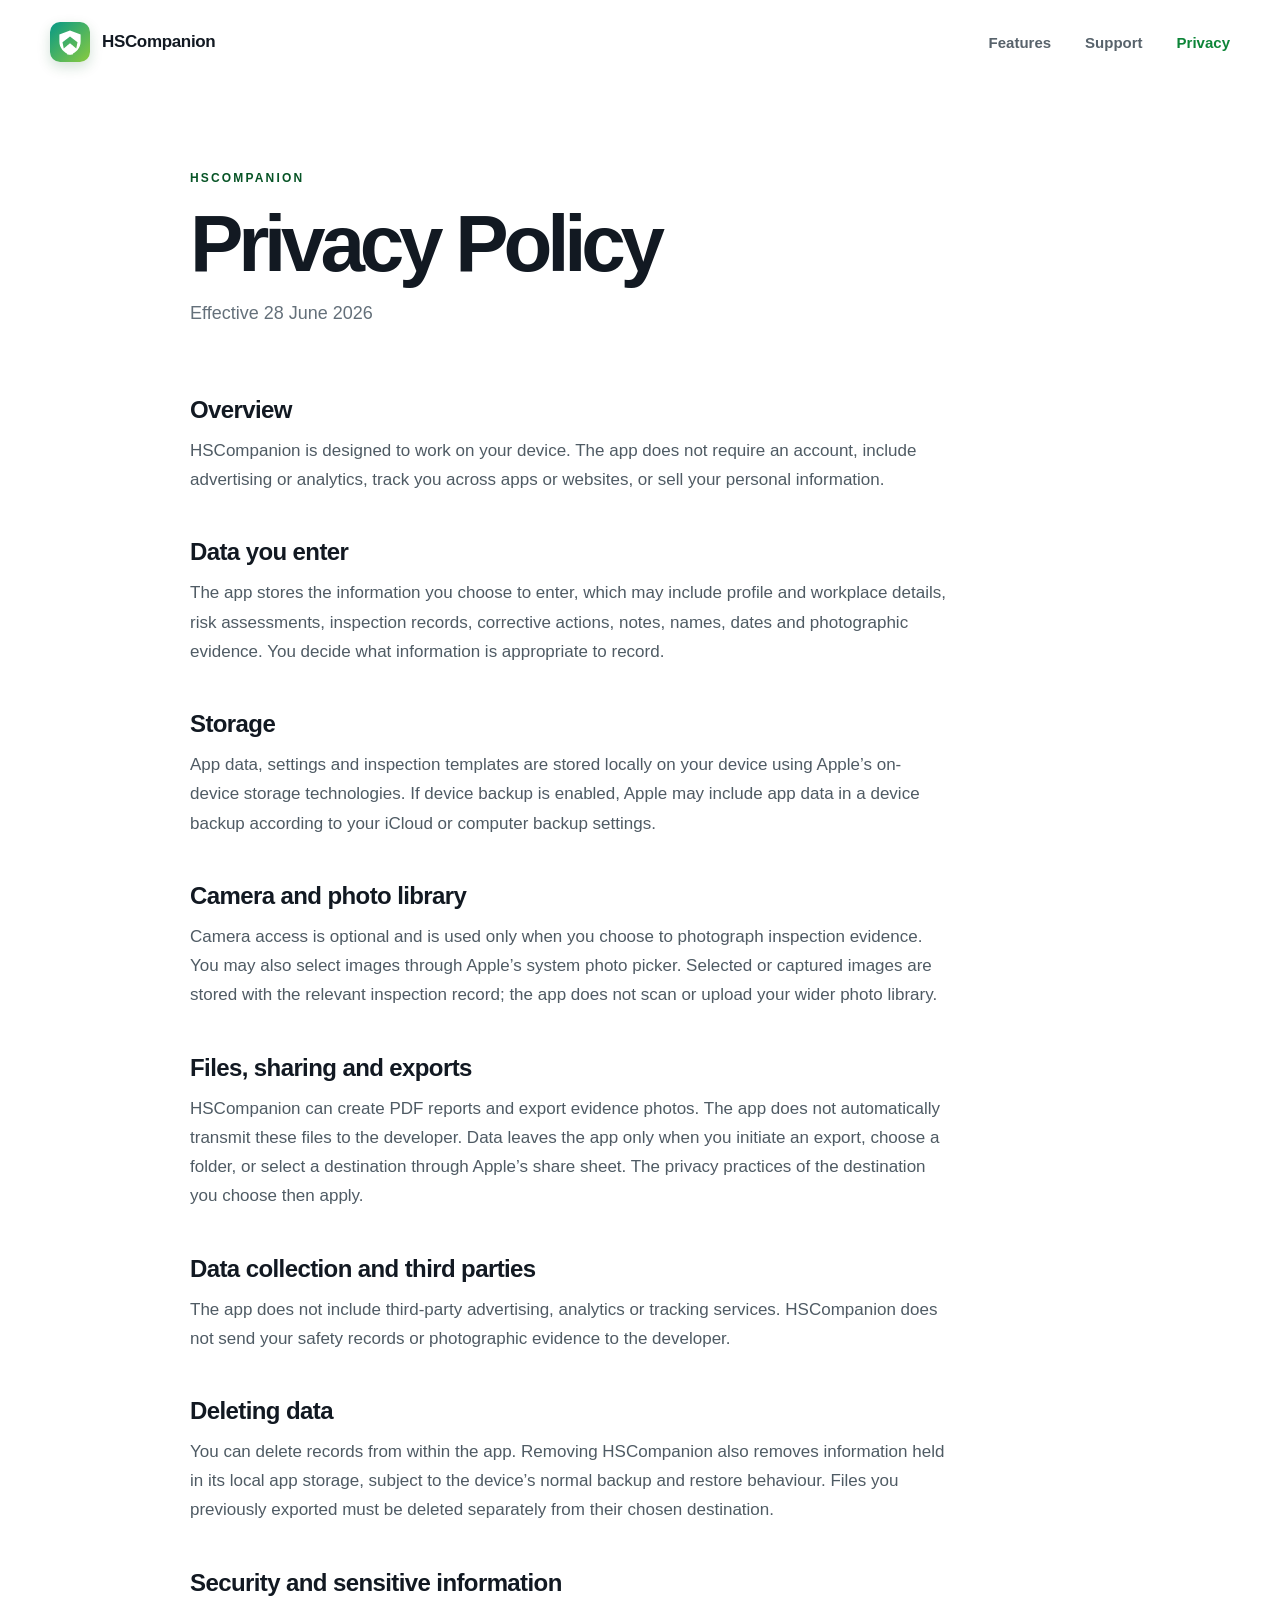
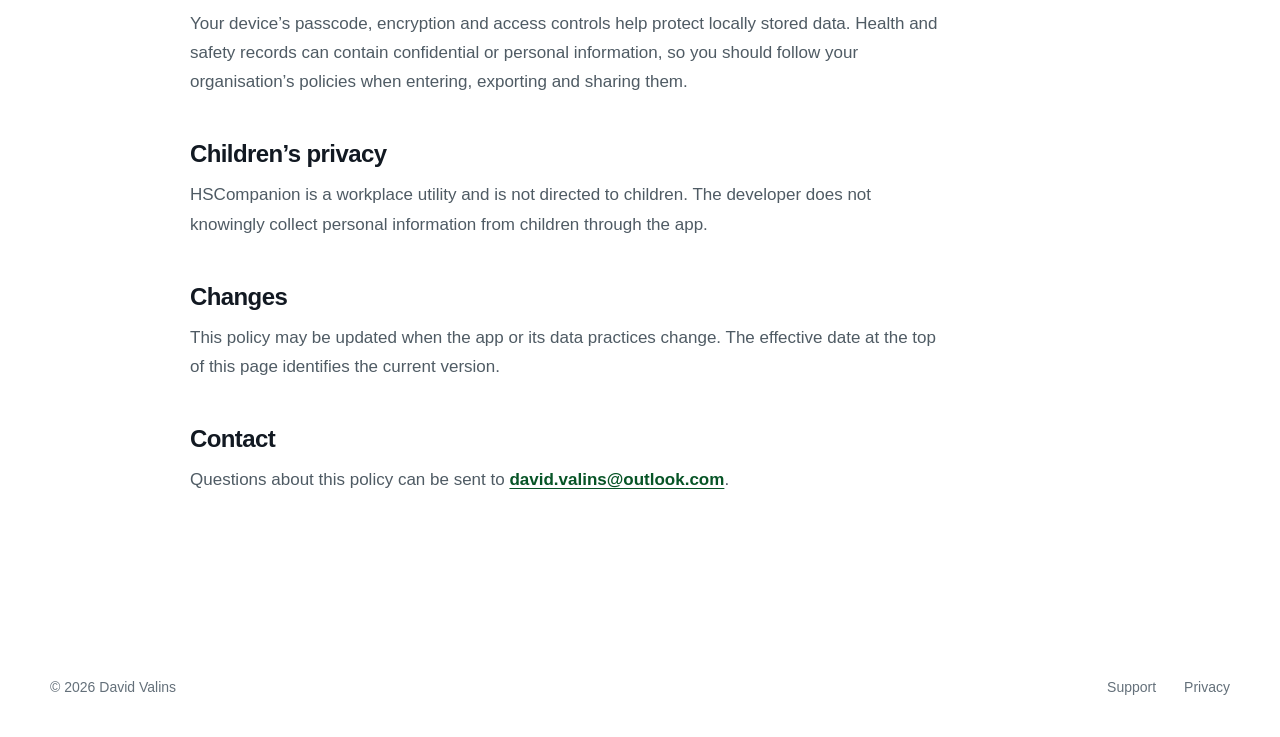
==== privacy.html @ 52f87385 "Create HSCompanion website" ====
<!doctype html>
<html lang="en-GB">
<head>
  <meta charset="utf-8">
  <meta name="viewport" content="width=device-width, initial-scale=1">
  <meta name="description" content="Privacy Policy for HSCompanion.">
  <meta name="theme-color" content="#0d8538">
  <title>Privacy Policy — HSCompanion</title>
  <link rel="icon" href="assets/app-mark.svg" type="image/svg+xml">
  <link rel="stylesheet" href="styles.css">
  <script src="script.js" defer></script>
</head>
<body>
  <a class="skip-link" href="#main-content">Skip to content</a>
  <header class="site-header">
    <a class="brand" href="index.html" aria-label="HSCompanion home">
      <img src="assets/app-mark.svg" alt="" width="40" height="40"><span>HSCompanion</span>
    </a>
    <button class="nav-toggle" type="button" aria-expanded="false" aria-controls="main-nav">
      <span class="sr-only">Open navigation</span><span aria-hidden="true"></span><span aria-hidden="true"></span>
    </button>
    <nav id="main-nav" class="main-nav" aria-label="Main navigation">
      <a href="index.html#features">Features</a>
      <a href="support.html">Support</a>
      <a href="privacy.html" aria-current="page">Privacy</a>
    </nav>
  </header>

  <main id="main-content" class="document-page">
    <header class="document-header">
      <p class="eyebrow">HSCompanion</p>
      <h1>Privacy Policy</h1>
      <p>Effective 28 June 2026</p>
    </header>

    <article class="policy">
      <h2>Overview</h2>
      <p>HSCompanion is designed to work on your device. The app does not require an account, include advertising or analytics, track you across apps or websites, or sell your personal information.</p>

      <h2>Data you enter</h2>
      <p>The app stores the information you choose to enter, which may include profile and workplace details, risk assessments, inspection records, corrective actions, notes, names, dates and photographic evidence. You decide what information is appropriate to record.</p>

      <h2>Storage</h2>
      <p>App data, settings and inspection templates are stored locally on your device using Apple’s on-device storage technologies. If device backup is enabled, Apple may include app data in a device backup according to your iCloud or computer backup settings.</p>

      <h2>Camera and photo library</h2>
      <p>Camera access is optional and is used only when you choose to photograph inspection evidence. You may also select images through Apple’s system photo picker. Selected or captured images are stored with the relevant inspection record; the app does not scan or upload your wider photo library.</p>

      <h2>Files, sharing and exports</h2>
      <p>HSCompanion can create PDF reports and export evidence photos. The app does not automatically transmit these files to the developer. Data leaves the app only when you initiate an export, choose a folder, or select a destination through Apple’s share sheet. The privacy practices of the destination you choose then apply.</p>

      <h2>Data collection and third parties</h2>
      <p>The app does not include third-party advertising, analytics or tracking services. HSCompanion does not send your safety records or photographic evidence to the developer.</p>

      <h2>Deleting data</h2>
      <p>You can delete records from within the app. Removing HSCompanion also removes information held in its local app storage, subject to the device’s normal backup and restore behaviour. Files you previously exported must be deleted separately from their chosen destination.</p>

      <h2>Security and sensitive information</h2>
      <p>Your device’s passcode, encryption and access controls help protect locally stored data. Health and safety records can contain confidential or personal information, so you should follow your organisation’s policies when entering, exporting and sharing them.</p>

      <h2>Children’s privacy</h2>
      <p>HSCompanion is a workplace utility and is not directed to children. The developer does not knowingly collect personal information from children through the app.</p>

      <h2>Changes</h2>
      <p>This policy may be updated when the app or its data practices change. The effective date at the top of this page identifies the current version.</p>

      <h2>Contact</h2>
      <p>Questions about this policy can be sent to <a href="mailto:david.valins@outlook.com?subject=HSCompanion%20Privacy">david.valins@outlook.com</a>.</p>
    </article>
  </main>

  <footer class="site-footer">
    <span>© <span data-current-year>2026</span> David Valins</span>
    <div><a href="support.html">Support</a><a href="privacy.html">Privacy</a></div>
  </footer>
</body>
</html>
---- styles.css ----
:root {
  --ink: #121922;
  --muted: #64707a;
  --line: #dce3e0;
  --paper: #ffffff;
  --wash: #f3f8f4;
  --green: #0d8538;
  --deep-green: #075426;
  --pale-green: #e5f5e9;
  --night: #10271d;
  --blue: #2b6684;
  --amber: #d4881b;
  --shadow: 0 24px 70px rgba(18, 49, 31, .13);
  --max-width: 1180px;
}

* { box-sizing: border-box; }
html { scroll-behavior: smooth; }
body {
  margin: 0;
  color: var(--ink);
  background: var(--paper);
  font-family: -apple-system, BlinkMacSystemFont, "SF Pro Display", "Segoe UI", sans-serif;
  -webkit-font-smoothing: antialiased;
}
a { color: inherit; }
img { display: block; }
.sr-only {
  position: absolute;
  width: 1px;
  height: 1px;
  padding: 0;
  margin: -1px;
  overflow: hidden;
  clip: rect(0, 0, 0, 0);
  white-space: nowrap;
  border: 0;
}
.skip-link {
  position: fixed;
  left: 18px;
  top: -60px;
  z-index: 100;
  padding: 12px 16px;
  border-radius: 8px;
  background: var(--ink);
  color: white;
  transition: top .2s;
}
.skip-link:focus { top: 18px; }

.site-header {
  width: min(calc(100% - 48px), var(--max-width));
  min-height: 84px;
  margin: 0 auto;
  display: flex;
  align-items: center;
  justify-content: space-between;
  position: relative;
  z-index: 10;
}
.brand {
  display: inline-flex;
  align-items: center;
  gap: 12px;
  font-size: 17px;
  font-weight: 750;
  text-decoration: none;
  letter-spacing: -.02em;
}
.brand img { border-radius: 10px; box-shadow: 0 5px 13px rgba(9, 92, 39, .18); }
.main-nav { display: flex; gap: 34px; }
.main-nav a {
  color: #57626b;
  font-size: 15px;
  font-weight: 650;
  text-decoration: none;
}
.main-nav a:hover, .main-nav a:focus-visible, .main-nav a[aria-current="page"] { color: var(--green); }
.nav-toggle { display: none; }

.hero {
  padding: 68px 24px 0;
  overflow: hidden;
  background:
    radial-gradient(circle at 50% 28%, rgba(151, 219, 168, .18), transparent 32%),
    linear-gradient(180deg, #f7faf8 0%, #f3f8f4 76%, #fff 76%);
}
.hero-copy {
  max-width: 850px;
  margin: 0 auto 66px;
  text-align: center;
}
.eyebrow {
  margin: 0 0 20px;
  color: var(--deep-green);
  font-size: 12px;
  font-weight: 800;
  letter-spacing: .18em;
  line-height: 1.4;
  text-transform: uppercase;
}
h1, h2, h3, p { margin-top: 0; }
h1 {
  margin-bottom: 24px;
  font-size: clamp(58px, 7.4vw, 96px);
  line-height: .93;
  letter-spacing: -.065em;
}
.hero-intro {
  max-width: 720px;
  margin: 0 auto;
  color: var(--muted);
  font-size: clamp(19px, 2vw, 23px);
  line-height: 1.55;
  letter-spacing: -.02em;
}
.button-row { display: flex; justify-content: center; gap: 12px; margin-top: 30px; }
.button {
  display: inline-flex;
  align-items: center;
  justify-content: center;
  min-height: 50px;
  padding: 0 20px;
  border: 1px solid transparent;
  border-radius: 8px;
  font-size: 16px;
  font-weight: 700;
  text-decoration: none;
  transition: transform .2s, box-shadow .2s, background .2s;
}
.button:hover { transform: translateY(-2px); }
.button.primary { color: white; background: var(--deep-green); box-shadow: 0 8px 20px rgba(7, 84, 38, .15); }
.button.primary:hover { background: var(--green); }
.button.secondary { border-color: var(--line); background: white; color: var(--deep-green); }

.app-preview {
  width: min(100%, 1000px);
  height: 470px;
  margin: 0 auto;
  display: grid;
  grid-template-columns: 215px 1fr;
  overflow: hidden;
  border: 1px solid #bdcac2;
  border-radius: 12px 12px 0 0;
  background: #f4f6f5;
  box-shadow: var(--shadow);
  text-align: left;
}
.preview-sidebar { padding: 24px 17px 18px; border-right: 1px solid #dce3df; background: white; display: flex; flex-direction: column; }
.preview-brand { display: flex; align-items: center; gap: 10px; }
.preview-brand div { display: flex; flex-direction: column; }
.preview-brand strong { font-size: 14px; }
.preview-brand span { margin-top: 2px; color: var(--muted); font-size: 10px; }
.preview-nav { display: grid; gap: 7px; margin-top: 30px; }
.preview-nav span { padding: 9px 10px; border-radius: 8px; color: #69736d; font-size: 11px; font-weight: 650; }
.preview-nav span.active { color: var(--deep-green); background: var(--pale-green); }
.preview-nav i { display: inline-block; width: 20px; font-style: normal; text-align: center; }
.preview-user { display: flex; align-items: center; gap: 9px; margin-top: auto; padding-top: 16px; border-top: 1px solid #edf0ee; font-size: 11px; }
.preview-user > b { display: grid; width: 34px; height: 34px; place-items: center; border-radius: 50%; color: white; background: var(--green); }
.preview-user small { color: var(--muted); }
.preview-main { padding: 28px; }
.preview-heading { display: flex; justify-content: space-between; align-items: center; }
.preview-heading div { display: flex; flex-direction: column; }
.preview-heading small { margin-bottom: 5px; color: var(--muted); font-size: 10px; }
.preview-heading strong { font-size: 20px; }
.status-pill { padding: 7px 11px; border-radius: 30px; color: var(--deep-green); background: var(--pale-green); font-size: 10px; font-weight: 700; }
.metric-grid { display: grid; grid-template-columns: repeat(3, 1fr); gap: 12px; margin-top: 22px; }
.metric-grid article { padding: 16px; border: 1px solid #dce3df; border-radius: 10px; background: white; }
.metric-grid span, .metric-grid small { display: block; color: var(--muted); font-size: 9px; }
.metric-grid strong { display: block; margin: 7px 0 4px; color: var(--deep-green); font-size: 26px; }
.preview-panels { display: grid; grid-template-columns: 1.65fr .8fr; gap: 12px; margin-top: 12px; }
.preview-panels article { padding: 17px; border: 1px solid #dce3df; border-radius: 10px; background: white; }
.panel-title { display: flex; justify-content: space-between; margin-bottom: 15px; font-size: 11px; }
.panel-title span { color: var(--green); font-size: 9px; font-weight: 700; }
.activity-row { display: grid; grid-template-columns: 8px 1fr auto; gap: 9px; align-items: center; padding: 10px 0; border-top: 1px solid #edf0ee; }
.activity-row i { width: 7px; height: 7px; border-radius: 50%; }
.green-dot { background: var(--green); }
.amber-dot { background: var(--amber); }
.activity-row div { display: flex; flex-direction: column; font-size: 9px; }
.activity-row small { margin-top: 3px; color: var(--muted); }
.activity-row em { padding: 4px 7px; border-radius: 15px; color: var(--deep-green); background: var(--pale-green); font-size: 8px; font-style: normal; font-weight: 700; }
.score-panel { display: flex; flex-direction: column; align-items: center; font-size: 11px; }
.score-panel > strong { align-self: flex-start; }
.score-panel > small { color: var(--muted); font-size: 8px; }
.score-ring {
  width: 104px;
  height: 104px;
  margin: 22px 0 13px;
  padding: 11px;
  border-radius: 50%;
  background: conic-gradient(var(--green) 0 91%, #e4ebe6 91%);
}
.score-ring::before { content: ""; display: block; width: 100%; height: 100%; border-radius: 50%; background: white; }
.score-ring span { position: relative; display: block; margin-top: -59px; text-align: center; color: var(--deep-green); font-size: 24px; font-weight: 800; }
.score-ring small { font-size: 10px; }

.section { width: min(calc(100% - 48px), var(--max-width)); margin: 0 auto; padding: 125px 0 130px; }
.section-heading { max-width: 670px; margin-bottom: 62px; }
.section-heading h2, .privacy-band h2 {
  margin-bottom: 24px;
  font-size: clamp(42px, 5vw, 62px);
  line-height: 1.02;
  letter-spacing: -.05em;
}
.section-heading > p:last-child { color: var(--muted); font-size: 18px; line-height: 1.55; }
.feature-grid { display: grid; grid-template-columns: repeat(4, 1fr); border-top: 1px solid var(--line); }
.feature-grid article { min-height: 250px; padding: 34px 24px 12px; border-left: 1px solid var(--line); }
.feature-grid article:first-child { padding-left: 0; border-left: 0; }
.feature-number { color: var(--deep-green); font-size: 12px; font-weight: 800; letter-spacing: .08em; }
.feature-grid h3 { margin: 46px 0 14px; font-size: 20px; letter-spacing: -.025em; }
.feature-grid p { color: var(--muted); font-size: 15px; line-height: 1.55; }

.privacy-band { padding: 104px max(24px, calc((100% - var(--max-width)) / 2)); display: grid; grid-template-columns: 1.6fr 1fr; gap: 80px; align-items: center; color: white; background: var(--night); }
.privacy-band .eyebrow { color: #8be0a5; }
.privacy-band h2 { margin-bottom: 0; }
.privacy-band > div:last-child { max-width: 440px; }
.privacy-band p { color: #d4dfd8; font-size: 17px; line-height: 1.55; }
.privacy-band a { color: #8be0a5; font-weight: 750; text-decoration: none; }
.privacy-band a:hover { color: white; }
.disclaimer { padding: 105px 24px 112px; text-align: center; background: var(--wash); }
.disclaimer h2 { margin-bottom: 18px; font-size: clamp(32px, 4vw, 43px); letter-spacing: -.045em; }
.disclaimer p { max-width: 800px; margin: 0 auto; color: var(--muted); font-size: 17px; line-height: 1.6; }

.site-footer {
  width: min(calc(100% - 48px), var(--max-width));
  min-height: 100px;
  margin: 0 auto;
  display: flex;
  justify-content: space-between;
  align-items: center;
  color: var(--muted);
  font-size: 14px;
}
.site-footer div { display: flex; gap: 28px; }
.site-footer a { text-decoration: none; }
.site-footer a:hover { color: var(--green); }

.document-page { width: min(calc(100% - 48px), 900px); margin: 0 auto; padding: 86px 0 125px; }
.document-header { margin-bottom: 68px; }
.document-header h1 { margin-bottom: 18px; font-size: clamp(52px, 7vw, 80px); }
.document-header > p:not(.eyebrow) { color: var(--muted); font-size: 18px; line-height: 1.6; }
.support-header { max-width: 720px; }
.support-header .button { margin-top: 16px; }
.policy { max-width: 760px; }
.policy h2 { margin: 44px 0 12px; font-size: 24px; letter-spacing: -.025em; }
.policy p { color: #4f5b64; font-size: 17px; line-height: 1.72; }
.policy a, .support-callout a { color: var(--deep-green); font-weight: 700; text-underline-offset: 3px; }
.faq-list { border-top: 1px solid var(--line); }
.faq-list details { border-bottom: 1px solid var(--line); }
.faq-list summary {
  padding: 25px 48px 25px 0;
  position: relative;
  cursor: pointer;
  list-style: none;
  font-size: 19px;
  font-weight: 700;
  letter-spacing: -.02em;
}
.faq-list summary::-webkit-details-marker { display: none; }
.faq-list summary::after { content: "+"; position: absolute; right: 4px; top: 22px; color: var(--green); font-size: 25px; font-weight: 400; }
.faq-list details[open] summary::after { content: "−"; }
.faq-list details p { max-width: 730px; margin: -4px 0 25px; color: var(--muted); font-size: 16px; line-height: 1.65; }
.support-callout { margin-top: 76px; padding: 44px; border-radius: 12px; background: var(--wash); }
.support-callout h2 { margin-bottom: 12px; font-size: 35px; letter-spacing: -.04em; }
.support-callout > p:not(.eyebrow) { max-width: 690px; color: var(--muted); font-size: 16px; line-height: 1.65; }

@media (max-width: 820px) {
  .hero { padding-top: 46px; }
  .app-preview { height: 410px; grid-template-columns: 155px 1fr; }
  .preview-sidebar { padding: 18px 11px; }
  .preview-brand span, .preview-user span { display: none; }
  .preview-nav span { padding: 8px 5px; font-size: 9px; }
  .preview-main { padding: 20px; }
  .preview-panels { grid-template-columns: 1fr; }
  .score-panel { display: none !important; }
  .feature-grid { grid-template-columns: repeat(2, 1fr); }
  .feature-grid article:nth-child(3) { padding-left: 0; border-left: 0; }
  .privacy-band { grid-template-columns: 1fr; gap: 28px; }
}

@media (max-width: 600px) {
  .site-header { width: min(calc(100% - 32px), var(--max-width)); min-height: 72px; }
  .nav-toggle { width: 42px; height: 42px; padding: 12px 9px; border: 0; border-radius: 8px; display: grid; align-content: center; gap: 6px; background: var(--wash); }
  .nav-toggle span:not(.sr-only) { display: block; width: 23px; height: 2px; background: var(--ink); transition: transform .2s; }
  .nav-toggle[aria-expanded="true"] span:nth-last-child(2) { transform: translateY(4px) rotate(45deg); }
  .nav-toggle[aria-expanded="true"] span:last-child { transform: translateY(-4px) rotate(-45deg); }
  .main-nav { position: absolute; top: 66px; right: 0; min-width: 180px; padding: 12px; border: 1px solid var(--line); border-radius: 10px; display: none; flex-direction: column; gap: 0; background: white; box-shadow: 0 15px 35px rgba(18, 49, 31, .12); }
  .main-nav.open { display: flex; }
  .main-nav a { padding: 12px; }
  .hero { padding: 55px 16px 0; }
  .hero-copy { margin-bottom: 48px; }
  h1 { font-size: 53px; }
  .hero-intro { font-size: 18px; }
  .button-row { flex-direction: column; }
  .button-row .button { width: 100%; }
  .app-preview { height: 340px; grid-template-columns: 1fr; border-radius: 10px 10px 0 0; }
  .preview-sidebar { display: none; }
  .preview-main { padding: 16px; }
  .metric-grid { gap: 7px; }
  .metric-grid article { padding: 11px; }
  .metric-grid strong { font-size: 21px; }
  .section { width: min(calc(100% - 32px), var(--max-width)); padding: 90px 0; }
  .section-heading { margin-bottom: 42px; }
  .feature-grid { grid-template-columns: 1fr; }
  .feature-grid article, .feature-grid article:nth-child(3) { min-height: 0; padding: 28px 0 30px; border-left: 0; border-bottom: 1px solid var(--line); }
  .feature-grid h3 { margin-top: 22px; }
  .privacy-band { padding: 80px 24px; }
  .disclaimer { padding: 78px 24px 82px; }
  .site-footer { width: min(calc(100% - 32px), var(--max-width)); padding: 28px 0; align-items: flex-start; gap: 22px; flex-direction: column; }
  .document-page { width: min(calc(100% - 32px), 900px); padding: 60px 0 88px; }
  .document-header { margin-bottom: 48px; }
  .document-header h1 { font-size: 50px; }
  .support-callout { padding: 30px 24px; }
}

@media (prefers-reduced-motion: reduce) {
  html { scroll-behavior: auto; }
  *, *::before, *::after { transition-duration: .01ms !important; }
}
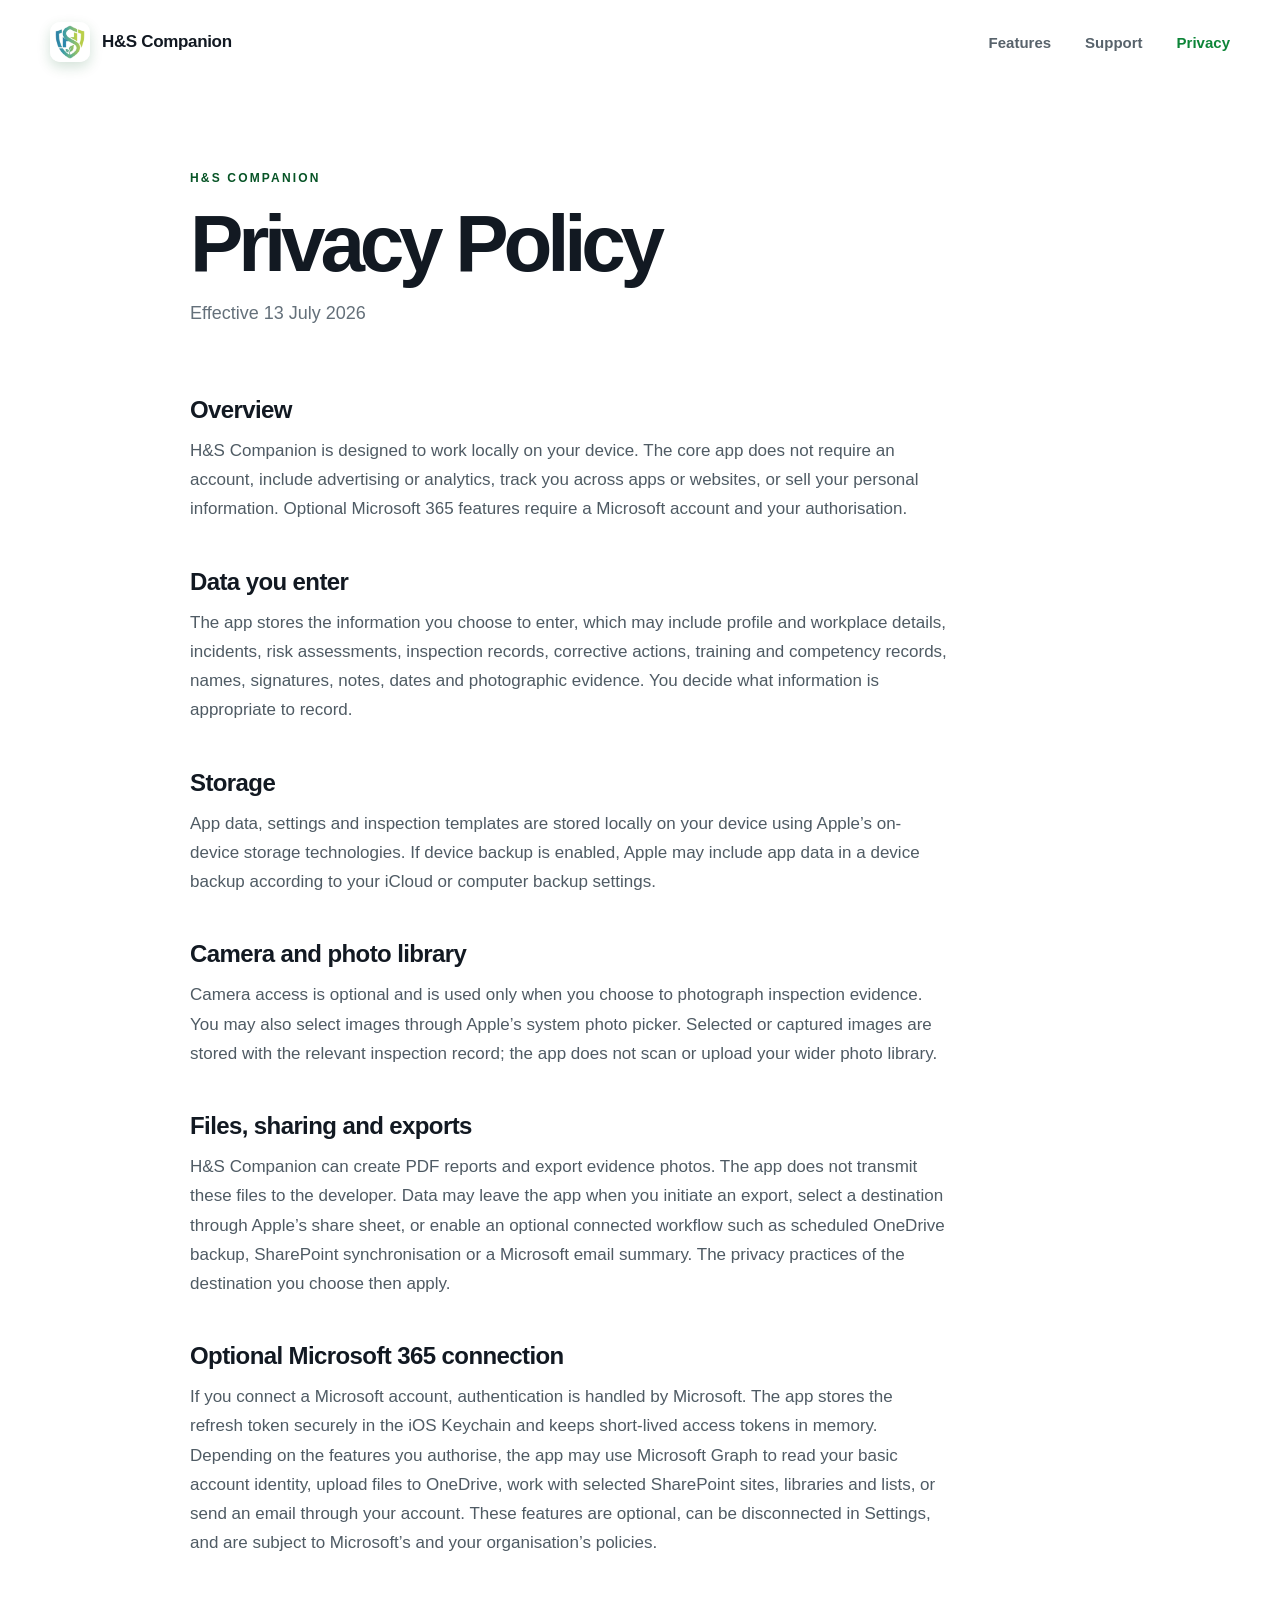
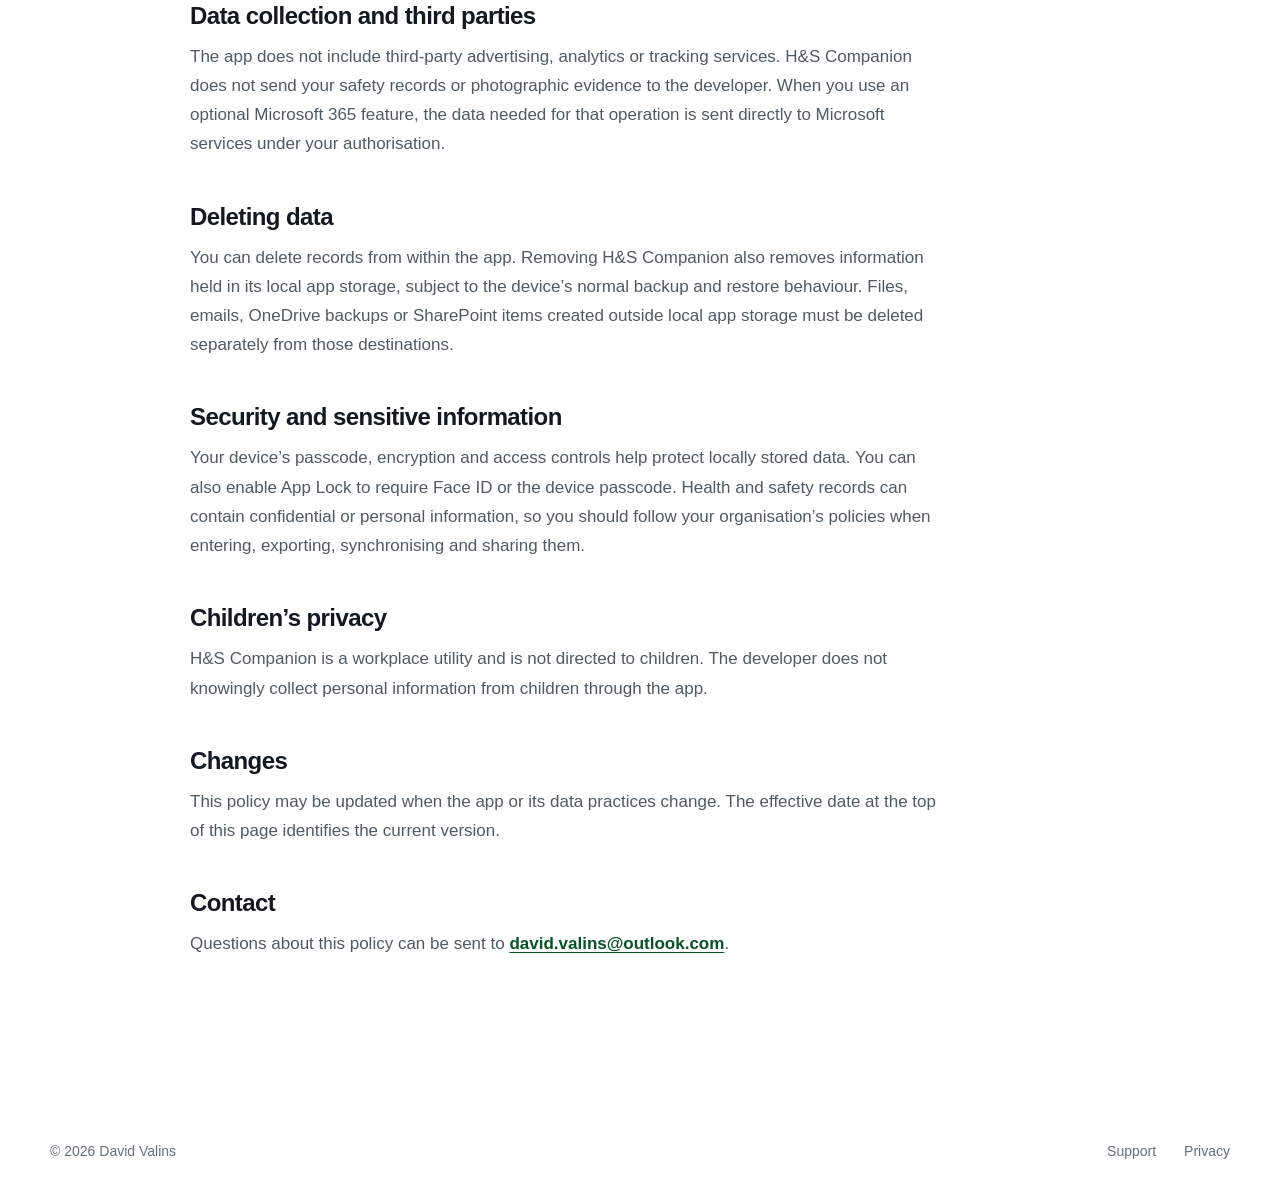
==== commit e3613b80: "Refresh site for latest app features" ====
--- a/privacy.html
+++ b/privacy.html
@@ -3,10 +3,11 @@
 <head>
   <meta charset="utf-8">
   <meta name="viewport" content="width=device-width, initial-scale=1">
-  <meta name="description" content="Privacy Policy for HSCompanion.">
+  <meta name="description" content="Privacy Policy for H&amp;S Companion.">
   <meta name="theme-color" content="#0d8538">
-  <title>Privacy Policy — HSCompanion</title>
-  <link rel="icon" href="assets/app-mark.svg" type="image/svg+xml">
+  <title>Privacy Policy — H&amp;S Companion</title>
+  <link rel="icon" href="assets/app-icon.png" type="image/png">
+  <link rel="apple-touch-icon" href="assets/app-icon.png">
   <link rel="stylesheet" href="styles.css">
   <script src="script.js" defer></script>
 </head>
@@ -14,7 +15,7 @@
   <a class="skip-link" href="#main-content">Skip to content</a>
   <header class="site-header">
     <a class="brand" href="index.html" aria-label="HSCompanion home">
-      <img src="assets/app-mark.svg" alt="" width="40" height="40"><span>HSCompanion</span>
+      <img src="assets/app-icon.png" alt="" width="40" height="40"><span>H&amp;S Companion</span>
     </a>
     <button class="nav-toggle" type="button" aria-expanded="false" aria-controls="main-nav">
       <span class="sr-only">Open navigation</span><span aria-hidden="true"></span><span aria-hidden="true"></span>
@@ -28,17 +29,17 @@
 
   <main id="main-content" class="document-page">
     <header class="document-header">
-      <p class="eyebrow">HSCompanion</p>
+      <p class="eyebrow">H&amp;S Companion</p>
       <h1>Privacy Policy</h1>
-      <p>Effective 28 June 2026</p>
+      <p>Effective 13 July 2026</p>
     </header>
 
     <article class="policy">
       <h2>Overview</h2>
-      <p>HSCompanion is designed to work on your device. The app does not require an account, include advertising or analytics, track you across apps or websites, or sell your personal information.</p>
+      <p>H&amp;S Companion is designed to work locally on your device. The core app does not require an account, include advertising or analytics, track you across apps or websites, or sell your personal information. Optional Microsoft 365 features require a Microsoft account and your authorisation.</p>
 
       <h2>Data you enter</h2>
-      <p>The app stores the information you choose to enter, which may include profile and workplace details, risk assessments, inspection records, corrective actions, notes, names, dates and photographic evidence. You decide what information is appropriate to record.</p>
+      <p>The app stores the information you choose to enter, which may include profile and workplace details, incidents, risk assessments, inspection records, corrective actions, training and competency records, names, signatures, notes, dates and photographic evidence. You decide what information is appropriate to record.</p>
 
       <h2>Storage</h2>
       <p>App data, settings and inspection templates are stored locally on your device using Apple’s on-device storage technologies. If device backup is enabled, Apple may include app data in a device backup according to your iCloud or computer backup settings.</p>
@@ -47,19 +48,22 @@
       <p>Camera access is optional and is used only when you choose to photograph inspection evidence. You may also select images through Apple’s system photo picker. Selected or captured images are stored with the relevant inspection record; the app does not scan or upload your wider photo library.</p>
 
       <h2>Files, sharing and exports</h2>
-      <p>HSCompanion can create PDF reports and export evidence photos. The app does not automatically transmit these files to the developer. Data leaves the app only when you initiate an export, choose a folder, or select a destination through Apple’s share sheet. The privacy practices of the destination you choose then apply.</p>
+      <p>H&amp;S Companion can create PDF reports and export evidence photos. The app does not transmit these files to the developer. Data may leave the app when you initiate an export, select a destination through Apple’s share sheet, or enable an optional connected workflow such as scheduled OneDrive backup, SharePoint synchronisation or a Microsoft email summary. The privacy practices of the destination you choose then apply.</p>
+
+      <h2>Optional Microsoft 365 connection</h2>
+      <p>If you connect a Microsoft account, authentication is handled by Microsoft. The app stores the refresh token securely in the iOS Keychain and keeps short-lived access tokens in memory. Depending on the features you authorise, the app may use Microsoft Graph to read your basic account identity, upload files to OneDrive, work with selected SharePoint sites, libraries and lists, or send an email through your account. These features are optional, can be disconnected in Settings, and are subject to Microsoft’s and your organisation’s policies.</p>
 
       <h2>Data collection and third parties</h2>
-      <p>The app does not include third-party advertising, analytics or tracking services. HSCompanion does not send your safety records or photographic evidence to the developer.</p>
+      <p>The app does not include third-party advertising, analytics or tracking services. H&amp;S Companion does not send your safety records or photographic evidence to the developer. When you use an optional Microsoft 365 feature, the data needed for that operation is sent directly to Microsoft services under your authorisation.</p>
 
       <h2>Deleting data</h2>
-      <p>You can delete records from within the app. Removing HSCompanion also removes information held in its local app storage, subject to the device’s normal backup and restore behaviour. Files you previously exported must be deleted separately from their chosen destination.</p>
+      <p>You can delete records from within the app. Removing H&amp;S Companion also removes information held in its local app storage, subject to the device’s normal backup and restore behaviour. Files, emails, OneDrive backups or SharePoint items created outside local app storage must be deleted separately from those destinations.</p>
 
       <h2>Security and sensitive information</h2>
-      <p>Your device’s passcode, encryption and access controls help protect locally stored data. Health and safety records can contain confidential or personal information, so you should follow your organisation’s policies when entering, exporting and sharing them.</p>
+      <p>Your device’s passcode, encryption and access controls help protect locally stored data. You can also enable App Lock to require Face ID or the device passcode. Health and safety records can contain confidential or personal information, so you should follow your organisation’s policies when entering, exporting, synchronising and sharing them.</p>
 
       <h2>Children’s privacy</h2>
-      <p>HSCompanion is a workplace utility and is not directed to children. The developer does not knowingly collect personal information from children through the app.</p>
+      <p>H&amp;S Companion is a workplace utility and is not directed to children. The developer does not knowingly collect personal information from children through the app.</p>
 
       <h2>Changes</h2>
       <p>This policy may be updated when the app or its data practices change. The effective date at the top of this page identifies the current version.</p>
--- a/styles.css
+++ b/styles.css
@@ -91,6 +91,13 @@
   margin: 0 auto 66px;
   text-align: center;
 }
+.hero-icon {
+  width: clamp(88px, 9vw, 112px);
+  height: auto;
+  margin: 0 auto 30px;
+  border-radius: 24%;
+  box-shadow: 0 20px 45px rgba(19, 70, 41, .18);
+}
 .eyebrow {
   margin: 0 0 20px;
   color: var(--deep-green);
@@ -152,8 +159,9 @@
 .preview-brand div { display: flex; flex-direction: column; }
 .preview-brand strong { font-size: 14px; }
 .preview-brand span { margin-top: 2px; color: var(--muted); font-size: 10px; }
-.preview-nav { display: grid; gap: 7px; margin-top: 30px; }
-.preview-nav span { padding: 9px 10px; border-radius: 8px; color: #69736d; font-size: 11px; font-weight: 650; }
+.preview-brand img { object-fit: contain; }
+.preview-nav { display: grid; gap: 5px; margin-top: 24px; }
+.preview-nav span { padding: 8px 10px; border-radius: 8px; color: #69736d; font-size: 11px; font-weight: 650; }
 .preview-nav span.active { color: var(--deep-green); background: var(--pale-green); }
 .preview-nav i { display: inline-block; width: 20px; font-style: normal; text-align: center; }
 .preview-user { display: flex; align-items: center; gap: 9px; margin-top: auto; padding-top: 16px; border-top: 1px solid #edf0ee; font-size: 11px; }
@@ -165,7 +173,7 @@
 .preview-heading small { margin-bottom: 5px; color: var(--muted); font-size: 10px; }
 .preview-heading strong { font-size: 20px; }
 .status-pill { padding: 7px 11px; border-radius: 30px; color: var(--deep-green); background: var(--pale-green); font-size: 10px; font-weight: 700; }
-.metric-grid { display: grid; grid-template-columns: repeat(3, 1fr); gap: 12px; margin-top: 22px; }
+.metric-grid { display: grid; grid-template-columns: repeat(4, 1fr); gap: 12px; margin-top: 22px; }
 .metric-grid article { padding: 16px; border: 1px solid #dce3df; border-radius: 10px; background: white; }
 .metric-grid span, .metric-grid small { display: block; color: var(--muted); font-size: 9px; }
 .metric-grid strong { display: block; margin: 7px 0 4px; color: var(--deep-green); font-size: 26px; }
@@ -205,8 +213,9 @@
 }
 .section-heading > p:last-child { color: var(--muted); font-size: 18px; line-height: 1.55; }
 .feature-grid { display: grid; grid-template-columns: repeat(4, 1fr); border-top: 1px solid var(--line); }
-.feature-grid article { min-height: 250px; padding: 34px 24px 12px; border-left: 1px solid var(--line); }
-.feature-grid article:first-child { padding-left: 0; border-left: 0; }
+.feature-grid article { min-height: 250px; padding: 34px 24px 24px; border-left: 1px solid var(--line); }
+.feature-grid article:nth-child(4n + 1) { padding-left: 0; border-left: 0; }
+.feature-grid article:nth-child(n + 5) { border-top: 1px solid var(--line); }
 .feature-number { color: var(--deep-green); font-size: 12px; font-weight: 800; letter-spacing: .08em; }
 .feature-grid h3 { margin: 46px 0 14px; font-size: 20px; letter-spacing: -.025em; }
 .feature-grid p { color: var(--muted); font-size: 15px; line-height: 1.55; }
@@ -272,10 +281,14 @@
   .preview-brand span, .preview-user span { display: none; }
   .preview-nav span { padding: 8px 5px; font-size: 9px; }
   .preview-main { padding: 20px; }
+  .metric-grid { grid-template-columns: repeat(2, 1fr); }
   .preview-panels { grid-template-columns: 1fr; }
   .score-panel { display: none !important; }
   .feature-grid { grid-template-columns: repeat(2, 1fr); }
-  .feature-grid article:nth-child(3) { padding-left: 0; border-left: 0; }
+  .feature-grid article { border-top: 1px solid var(--line); }
+  .feature-grid article:nth-child(-n + 2) { border-top: 0; }
+  .feature-grid article:nth-child(odd) { padding-left: 0; border-left: 0; }
+  .feature-grid article:nth-child(even) { padding-left: 24px; border-left: 1px solid var(--line); }
   .privacy-band { grid-template-columns: 1fr; gap: 28px; }
 }
 
@@ -303,7 +316,9 @@
   .section { width: min(calc(100% - 32px), var(--max-width)); padding: 90px 0; }
   .section-heading { margin-bottom: 42px; }
   .feature-grid { grid-template-columns: 1fr; }
-  .feature-grid article, .feature-grid article:nth-child(3) { min-height: 0; padding: 28px 0 30px; border-left: 0; border-bottom: 1px solid var(--line); }
+  .feature-grid article,
+  .feature-grid article:nth-child(odd),
+  .feature-grid article:nth-child(even) { min-height: 0; padding: 28px 0 30px; border-top: 0; border-left: 0; border-bottom: 1px solid var(--line); }
   .feature-grid h3 { margin-top: 22px; }
   .privacy-band { padding: 80px 24px; }
   .disclaimer { padding: 78px 24px 82px; }
